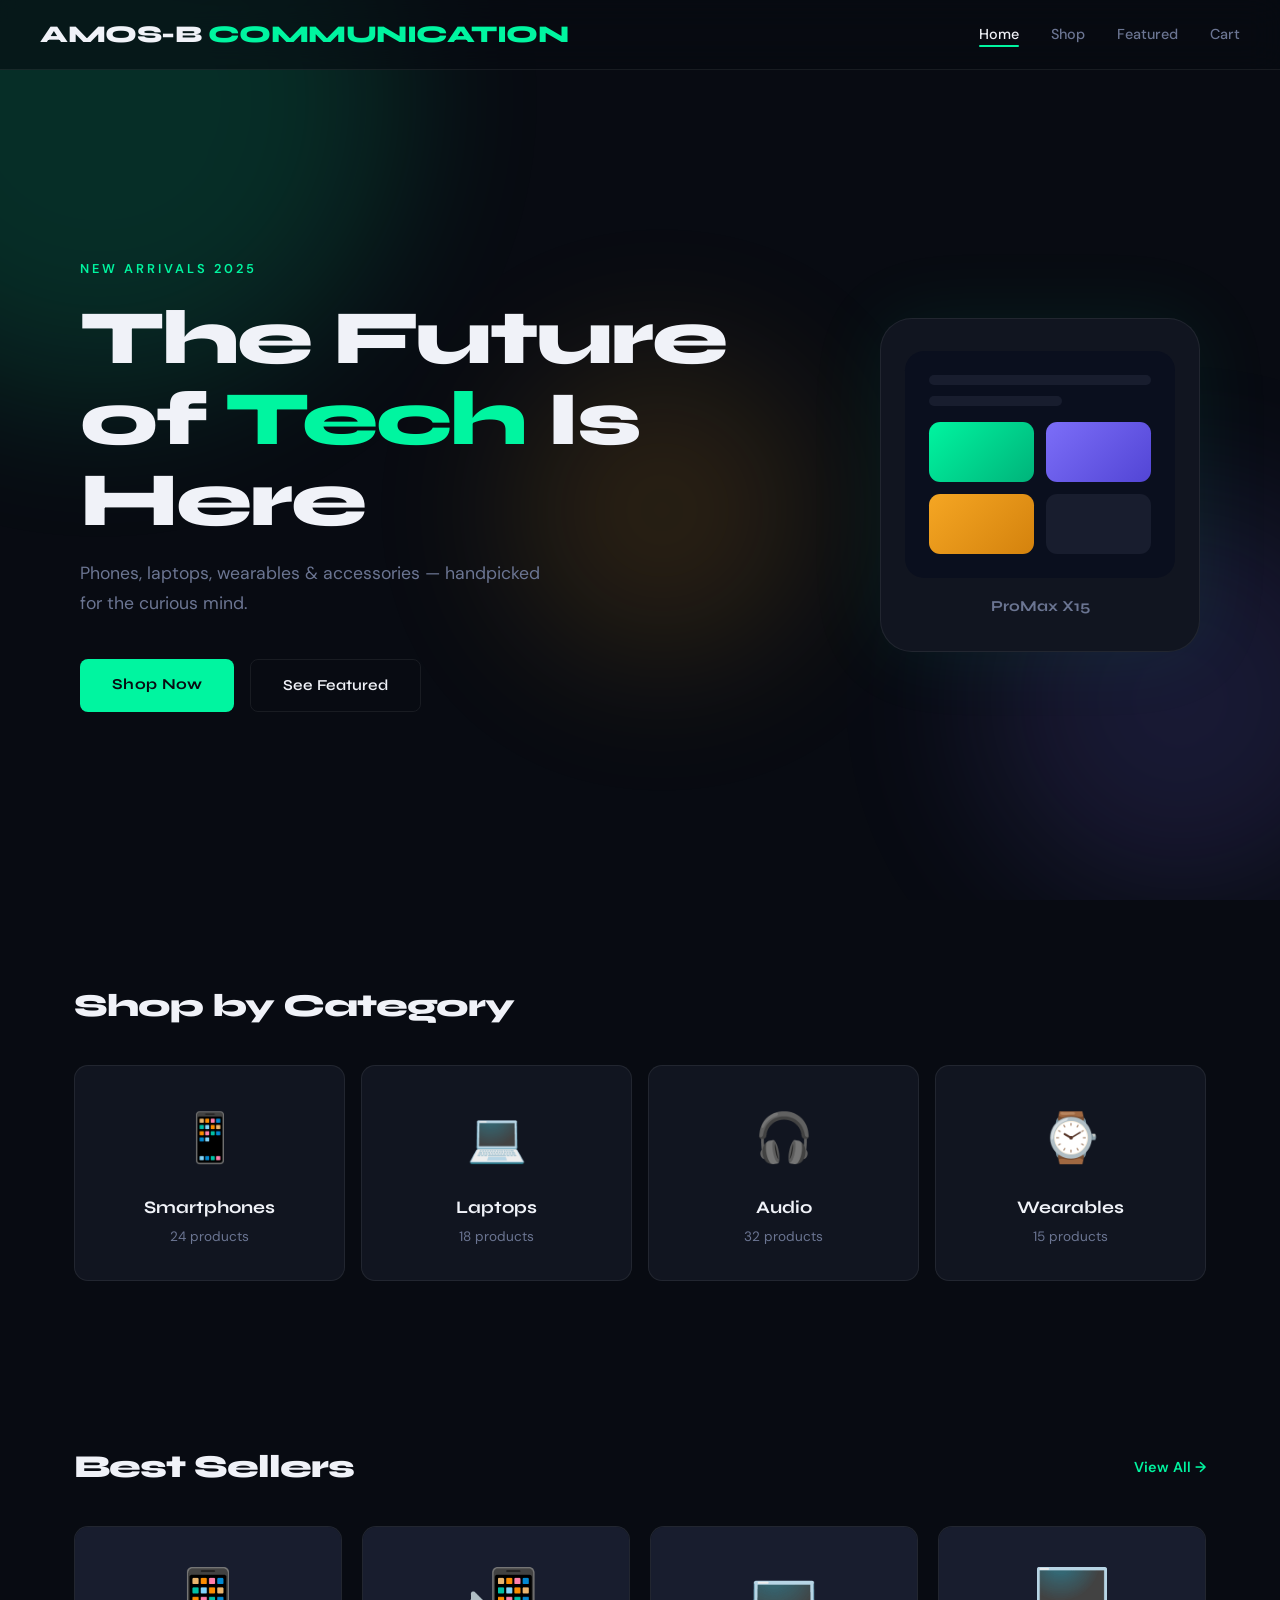
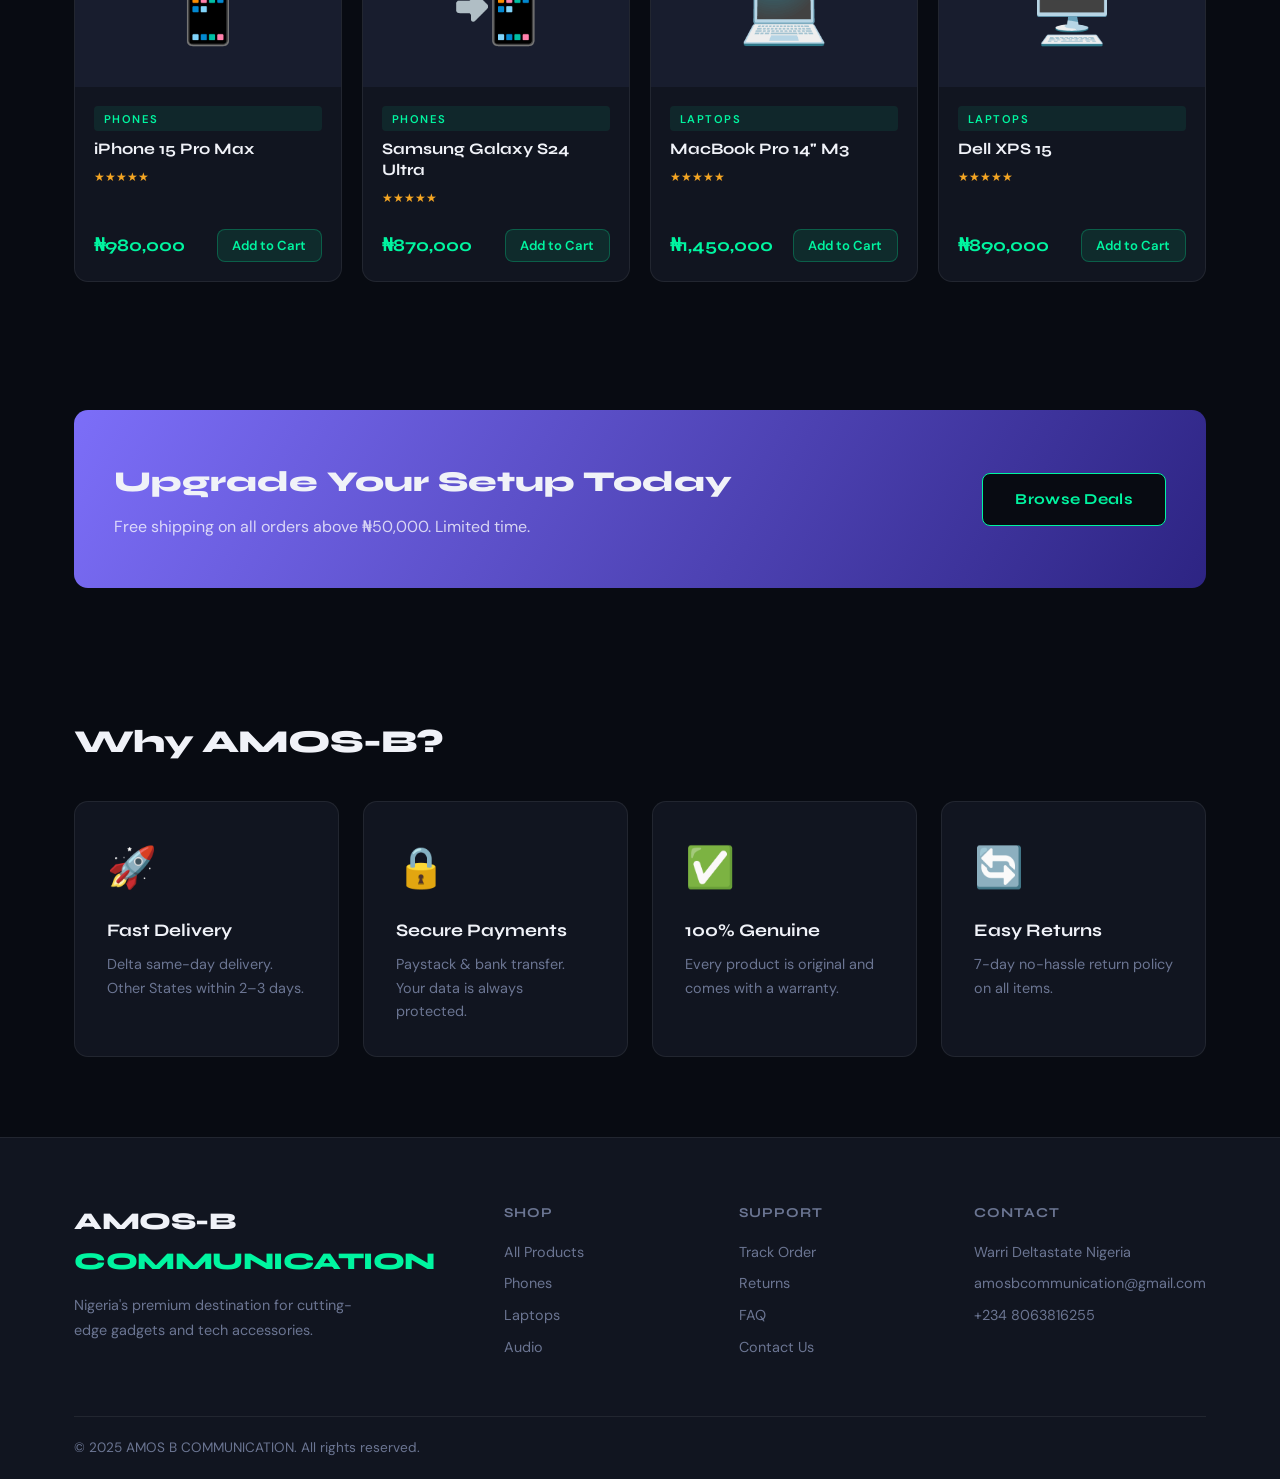
==== index.html @ 7a6ce4ae "made new change" ====
<!DOCTYPE html>
<html lang="en">
<head>
<meta charset="UTF-8">
<meta name="viewport" content="width=device-width, initial-scale=1.0">
<title>AMOS-B COMMUNICATION</title>
<link rel="preconnect" href="https://fonts.googleapis.com">
<link href="https://fonts.googleapis.com/css2?family=Syne:wght@400;600;700;800&family=DM+Sans:wght@300;400;500&display=swap" rel="stylesheet">
<link rel="stylesheet" href="style.css">
</head>
<body>

<!-- NAV -->
<nav class="navbar">
  <a href="index.html" class="logo">    AMOS-B <span>COMMUNICATION</span></a>
  <ul class="nav-links">
    <li><a href="index.html" class="active">Home</a></li>
    <li><a href="shop.html">Shop</a></li>
    <li><a href="product.html">Featured</a></li>
    <li><a href="cart.html">Cart <span class="cart-badge" id="cart-count">0</span></a></li>
  </ul>
  <button class="hamburger" id="hamburger">&#9776;</button>
</nav>

<!-- HERO -->
<section class="hero">
  <div class="hero-bg">
    <div class="hero-circle c1"></div>
    <div class="hero-circle c2"></div>
    <div class="hero-circle c3"></div>
  </div>
  <div class="hero-content">
    <p class="hero-eyebrow">New Arrivals 2025</p>
    <h1>The Future<br>of <span class="accent">Tech</span> Is Here</h1>
    <p class="hero-sub">Phones, laptops, wearables & accessories — handpicked for the curious mind.</p>
    <div class="hero-cta">
      <a href="shop.html" class="btn-primary">Shop Now</a>
      <a href="product.html" class="btn-ghost">See Featured</a>
    </div>
  </div>
  <div class="hero-visual">
    <div class="device-card">
      <div class="device-screen">
        <div class="screen-ui">
          <div class="screen-bar"></div>
          <div class="screen-bar short"></div>
          <div class="screen-grid">
            <div class="screen-tile t1"></div>
            <div class="screen-tile t2"></div>
            <div class="screen-tile t3"></div>
            <div class="screen-tile t4"></div>
          </div>
        </div>
      </div>
      <div class="device-label">ProMax X15</div>
    </div>
  </div>
</section>

<!-- CATEGORIES -->
<section class="categories">
  <div class="container">
    <h2 class="section-title">Shop by Category</h2>
    <div class="cat-grid">
      <a href="shop.html?cat=phones" class="cat-card" style="--cat-color:#0e1117; --cat-accent:#00f5a0;">
        <div class="cat-icon">📱</div>
        <h3>Smartphones</h3>
        <p>24 products</p>
      </a>
      <a href="shop.html?cat=laptops" class="cat-card" style="--cat-color:#0e1117; --cat-accent:#7c6ef8;">
        <div class="cat-icon">💻</div>
        <h3>Laptops</h3>
        <p>18 products</p>
      </a>
      <a href="shop.html?cat=audio" class="cat-card" style="--cat-color:#0e1117; --cat-accent:#f5a623;">
        <div class="cat-icon">🎧</div>
        <h3>Audio</h3>
        <p>32 products</p>
      </a>
      <a href="shop.html?cat=wearables" class="cat-card" style="--cat-color:#0e1117; --cat-accent:#f06292;">
        <div class="cat-icon">⌚</div>
        <h3>Wearables</h3>
        <p>15 products</p>
      </a>
    </div>
  </div>
</section>

<!-- FEATURED PRODUCTS -->
<section class="featured">
  <div class="container">
    <div class="section-header">
      <h2 class="section-title">Best Sellers</h2>
      <a href="shop.html" class="see-all">View All →</a>
    </div>
    <div class="products-grid" id="home-products"></div>
  </div>
</section>

<!-- BANNER -->
<section class="promo-banner">
  <div class="container">
    <div class="banner-inner">
      <div>
        <h2>Upgrade Your Setup Today</h2>
        <p>Free shipping on all orders above ₦50,000. Limited time.</p>
      </div>
      <a href="shop.html" class="btn-primary light">Browse Deals</a>
    </div>
  </div>
</section>

<!-- WHY US -->
<section class="why-us">
  <div class="container">
    <h2 class="section-title">Why AMOS-B?</h2>
    <div class="perks-grid">
      <div class="perk">
        <div class="perk-icon">🚀</div>
        <h4>Fast Delivery</h4>
        <p>Delta same-day delivery. Other States within 2–3 days.</p>
      </div>
      <div class="perk">
        <div class="perk-icon">🔒</div>
        <h4>Secure Payments</h4>
        <p>Paystack & bank transfer. Your data is always protected.</p>
      </div>
      <div class="perk">
        <div class="perk-icon">✅</div>
        <h4>100% Genuine</h4>
        <p>Every product is original and comes with a warranty.</p>
      </div>
      <div class="perk">
        <div class="perk-icon">🔄</div>
        <h4>Easy Returns</h4>
        <p>7-day no-hassle return policy on all items.</p>
      </div>
    </div>
  </div>
</section>

<!-- FOOTER -->
<footer class="footer">
  <div class="container">
    <div class="footer-grid">
      <div class="footer-brand">
        <a href="index.html" class="logo">AMOS-B <span>COMMUNICATION</span></a>
        <p>Nigeria's premium destination for cutting-edge gadgets and tech accessories.</p>
      </div>
      <div class="footer-links">
        <h5>Shop</h5>
        <ul>
          <li><a href="shop.html">All Products</a></li>
          <li><a href="shop.html?cat=phones">Phones</a></li>
          <li><a href="shop.html?cat=laptops">Laptops</a></li>
          <li><a href="shop.html?cat=audio">Audio</a></li>
        </ul>
      </div>
      <div class="footer-links">
        <h5>Support</h5>
        <ul>
          <li><a href="#">Track Order</a></li>
          <li><a href="#">Returns</a></li>
          <li><a href="#">FAQ</a></li>
          <li><a href="#">Contact Us</a></li>
        </ul>
      </div>
      <div class="footer-links">
        <h5>Contact</h5>
        <ul>
          <li>Warri Deltastate Nigeria</li>
          <li>amosbcommunication@gmail.com</li>
          <li>+234 8063816255</li>
        </ul>
      </div>
    </div>
    <div class="footer-bottom">
      <p>© 2025 AMOS B COMMUNICATION. All rights reserved.</p>
    </div>
  </div>
</footer>

<script src="data.js"></script>
<script src="main.js"></script>
<script>
  renderProductGrid('home-products', getAllProducts().slice(0, 4));
</script>
</body>
</html>
</body>
</html>
---- style.css ----
/* ============================================================
   TechNova — Main Stylesheet
   Theme: Dark luxury tech with electric green accents
   ============================================================ */

:root {
  --bg: #080b12;
  --surface: #111520;
  --surface2: #181d2e;
  --border: rgba(255,255,255,0.07);
  --text: #f0f2f8;
  --text-muted: #6b7592;
  --accent: #00f5a0;
  --accent2: #7c6ef8;
  --accent3: #f5a623;
  --danger: #ff5252;
  --font-head: 'Syne', sans-serif;
  --font-body: 'DM Sans', sans-serif;
  --radius: 14px;
  --radius-sm: 8px;
  --nav-h: 70px;
  --transition: .22s cubic-bezier(.4,0,.2,1);
}

*, *::before, *::after { box-sizing: border-box; margin: 0; padding: 0; }

html { scroll-behavior: smooth; }

body {
  background: var(--bg);
  color: var(--text);
  font-family: var(--font-body);
  font-size: 16px;
  line-height: 1.65;
  min-height: 100vh;
  overflow-x: hidden;
}

a { color: inherit; text-decoration: none; }
ul { list-style: none; }
img { max-width: 100%; display: block; }

/* ---- CONTAINER ---- */
.container { max-width: 1180px; margin: 0 auto; padding: 0 1.5rem; }

/* ---- NAVBAR ---- */
.navbar {
  position: fixed;
  top: 0; left: 0; right: 0;
  height: var(--nav-h);
  display: flex;
  align-items: center;
  justify-content: space-between;
  padding: 0 2.5rem;
  z-index: 100;
  background: rgba(8,11,18,0.6);
  backdrop-filter: blur(16px);
  border-bottom: 1px solid var(--border);
  transition: background var(--transition), box-shadow var(--transition);
}
.navbar.scrolled {
  background: rgba(8,11,18,0.95);
  box-shadow: 0 4px 32px rgba(0,0,0,0.4);
}

.logo {
  font-family: var(--font-head);
  font-size: 1.5rem;
  font-weight: 800;
  letter-spacing: -0.5px;
  color: var(--text);
}
.logo span { color: var(--accent); }

.nav-links {
  display: flex;
  gap: 2rem;
  align-items: center;
}
.nav-links a {
  font-size: .9rem;
  font-weight: 500;
  color: var(--text-muted);
  transition: color var(--transition);
  position: relative;
}
.nav-links a:hover, .nav-links a.active { color: var(--text); }
.nav-links a.active::after {
  content: '';
  display: block;
  height: 2px;
  background: var(--accent);
  position: absolute;
  bottom: -4px; left: 0; right: 0;
  border-radius: 2px;
}

.cart-badge {
  display: inline-flex;
  align-items: center;
  justify-content: center;
  background: var(--accent);
  color: #080b12;
  font-size: .7rem;
  font-weight: 700;
  width: 18px;
  height: 18px;
  border-radius: 50%;
  margin-left: 4px;
  vertical-align: middle;
  display: none;
}

.hamburger {
  display: none;
  background: none;
  border: none;
  color: var(--text);
  font-size: 1.4rem;
  cursor: pointer;
}

/* ---- BUTTONS ---- */
.btn-primary {
  display: inline-block;
  background: var(--accent);
  color: #080b12;
  font-family: var(--font-head);
  font-weight: 700;
  font-size: .95rem;
  padding: .8rem 2rem;
  border-radius: var(--radius-sm);
  border: none;
  cursor: pointer;
  transition: opacity var(--transition), transform var(--transition);
  letter-spacing: .3px;
}
.btn-primary:hover { opacity: .85; transform: translateY(-1px); }
.btn-primary.light { background: #080b12; color: var(--accent); border: 1px solid var(--accent); }
.btn-primary.light:hover { background: var(--accent); color: #080b12; }

.btn-ghost {
  display: inline-block;
  background: transparent;
  color: var(--text);
  font-family: var(--font-head);
  font-weight: 600;
  font-size: .95rem;
  padding: .8rem 2rem;
  border-radius: var(--radius-sm);
  border: 1px solid var(--border);
  cursor: pointer;
  transition: border-color var(--transition), background var(--transition);
}
.btn-ghost:hover { border-color: var(--text-muted); background: var(--surface); }

/* ---- HERO ---- */
.hero {
  min-height: 100vh;
  display: flex;
  align-items: center;
  justify-content: space-between;
  padding: calc(var(--nav-h) + 4rem) 2.5rem 4rem;
  max-width: 1200px;
  margin: 0 auto;
  position: relative;
  gap: 2rem;
}

.hero-bg {
  position: fixed;
  inset: 0;
  pointer-events: none;
  z-index: 0;
  overflow: hidden;
}
.hero-circle {
  position: absolute;
  border-radius: 50%;
  filter: blur(80px);
  opacity: .15;
}
.hero-circle.c1 { width: 600px; height: 600px; background: var(--accent); top: -200px; left: -200px; }
.hero-circle.c2 { width: 400px; height: 400px; background: var(--accent2); bottom: 0; right: -100px; }
.hero-circle.c3 { width: 300px; height: 300px; background: var(--accent3); top: 40%; left: 40%; }

.hero-content { position: relative; z-index: 1; flex: 1; }

.hero-eyebrow {
  font-size: .8rem;
  font-weight: 600;
  text-transform: uppercase;
  letter-spacing: 3px;
  color: var(--accent);
  margin-bottom: 1.2rem;
}
.hero h1 {
  font-family: var(--font-head);
  font-size: clamp(2.8rem, 6vw, 5rem);
  font-weight: 800;
  line-height: 1.05;
  letter-spacing: -2px;
  margin-bottom: 1.2rem;
}
.hero h1 .accent { color: var(--accent); }
.hero-sub {
  font-size: 1.1rem;
  color: var(--text-muted);
  max-width: 460px;
  margin-bottom: 2.5rem;
  line-height: 1.7;
}
.hero-cta { display: flex; gap: 1rem; flex-wrap: wrap; }

/* Hero Visual */
.hero-visual {
  position: relative;
  z-index: 1;
  flex: 0 0 320px;
}
.device-card {
  background: var(--surface);
  border: 1px solid var(--border);
  border-radius: 2rem;
  padding: 2rem 1.5rem;
  box-shadow: 0 0 80px rgba(0,245,160,0.08);
  animation: float 4s ease-in-out infinite;
}
@keyframes float {
  0%, 100% { transform: translateY(0); }
  50% { transform: translateY(-14px); }
}
.device-screen {
  background: #0a0f1e;
  border-radius: 1.2rem;
  padding: 1.5rem;
  min-height: 220px;
}
.screen-bar { height: 10px; background: var(--surface2); border-radius: 5px; margin-bottom: .7rem; }
.screen-bar.short { width: 60%; }
.screen-grid { display: grid; grid-template-columns: 1fr 1fr; gap: .7rem; margin-top: 1rem; }
.screen-tile {
  height: 60px;
  border-radius: .7rem;
}
.screen-tile.t1 { background: linear-gradient(135deg, #00f5a0, #00b37a); }
.screen-tile.t2 { background: linear-gradient(135deg, #7c6ef8, #5245d5); }
.screen-tile.t3 { background: linear-gradient(135deg, #f5a623, #d4820d); }
.screen-tile.t4 { background: var(--surface2); }
.device-label {
  text-align: center;
  margin-top: 1rem;
  font-family: var(--font-head);
  font-weight: 700;
  font-size: .95rem;
  color: var(--text-muted);
}

/* ---- SECTION TITLES ---- */
.section-title {
  font-family: var(--font-head);
  font-size: 2rem;
  font-weight: 800;
  letter-spacing: -1px;
  margin-bottom: 2rem;
}
.section-header { display: flex; align-items: center; justify-content: space-between; margin-bottom: 2rem; }
.section-header .section-title { margin-bottom: 0; }
.see-all { color: var(--accent); font-weight: 600; font-size: .9rem; transition: opacity var(--transition); }
.see-all:hover { opacity: .7; }

/* ---- CATEGORIES ---- */
.categories { padding: 5rem 0; }
.cat-grid { display: grid; grid-template-columns: repeat(auto-fit, minmax(200px, 1fr)); gap: 1rem; }
.cat-card {
  background: var(--surface);
  border: 1px solid var(--border);
  border-radius: var(--radius);
  padding: 2rem 1.5rem;
  text-align: center;
  transition: border-color var(--transition), transform var(--transition), box-shadow var(--transition);
  display: block;
}
.cat-card:hover {
  border-color: var(--cat-accent, var(--accent));
  transform: translateY(-4px);
  box-shadow: 0 12px 40px rgba(0,0,0,0.3);
}
.cat-icon { font-size: 3rem; margin-bottom: 1rem; }
.cat-card h3 {
  font-family: var(--font-head);
  font-size: 1.1rem;
  font-weight: 700;
  margin-bottom: .25rem;
}
.cat-card p { font-size: .85rem; color: var(--text-muted); }

/* ---- PRODUCTS GRID ---- */
.featured { padding: 5rem 0; }
.products-grid {
  display: grid;
  grid-template-columns: repeat(auto-fill, minmax(240px, 1fr));
  gap: 1.25rem;
}

.product-card {
  background: var(--surface);
  border: 1px solid var(--border);
  border-radius: var(--radius);
  overflow: hidden;
  transition: transform var(--transition), box-shadow var(--transition), border-color var(--transition);
  display: flex;
  flex-direction: column;
}
.product-card:hover {
  transform: translateY(-5px);
  box-shadow: 0 20px 50px rgba(0,0,0,0.4);
  border-color: rgba(255,255,255,0.14);
}
.product-card-img {
  background: var(--surface2);
  display: flex;
  align-items: center;
  justify-content: center;
  font-size: 4.5rem;
  height: 160px;
  text-decoration: none;
  transition: background var(--transition);
}
.product-card:hover .product-card-img { background: #1e2438; }

.product-card-body { padding: 1.2rem; flex: 1; display: flex; flex-direction: column; gap: .5rem; }

.product-category-tag {
  font-size: .7rem;
  font-weight: 600;
  text-transform: uppercase;
  letter-spacing: 1.5px;
  color: var(--accent);
  background: rgba(0,245,160,0.08);
  padding: .2rem .6rem;
  border-radius: 4px;
  display: inline-block;
}

.product-card h3 {
  font-family: var(--font-head);
  font-size: 1rem;
  font-weight: 700;
  line-height: 1.3;
}
.product-card h3 a:hover { color: var(--accent); }

.stars { color: var(--accent3); font-size: .9rem; }
.stars.small { font-size: .75rem; }

.product-price { font-family: var(--font-head); font-weight: 700; color: var(--accent); font-size: 1.1rem; }
.product-price.big { font-size: 2rem; margin: .5rem 0; }

.product-card-footer { display: flex; align-items: center; justify-content: space-between; margin-top: auto; padding-top: .75rem; }

.add-cart-btn {
  background: rgba(0,245,160,0.1);
  color: var(--accent);
  border: 1px solid rgba(0,245,160,0.25);
  border-radius: var(--radius-sm);
  padding: .45rem .9rem;
  font-size: .82rem;
  font-weight: 600;
  cursor: pointer;
  transition: background var(--transition), transform var(--transition);
  font-family: var(--font-body);
}
.add-cart-btn:hover { background: var(--accent); color: #080b12; transform: scale(1.03); }

/* ---- PROMO BANNER ---- */
.promo-banner { padding: 3rem 0; }
.banner-inner {
  background: linear-gradient(120deg, var(--accent2) 0%, #2d2483 100%);
  border-radius: var(--radius);
  padding: 3rem 2.5rem;
  display: flex;
  align-items: center;
  justify-content: space-between;
  gap: 2rem;
  flex-wrap: wrap;
}
.banner-inner h2 { font-family: var(--font-head); font-size: 1.8rem; font-weight: 800; margin-bottom: .5rem; }
.banner-inner p { color: rgba(255,255,255,0.75); }

/* ---- WHY US ---- */
.why-us { padding: 5rem 0; }
.perks-grid { display: grid; grid-template-columns: repeat(auto-fit, minmax(220px, 1fr)); gap: 1.5rem; }
.perk {
  background: var(--surface);
  border: 1px solid var(--border);
  border-radius: var(--radius);
  padding: 2rem;
  transition: transform var(--transition);
}
.perk:hover { transform: translateY(-3px); }
.perk-icon { font-size: 2.5rem; margin-bottom: 1rem; }
.perk h4 { font-family: var(--font-head); font-size: 1.1rem; font-weight: 700; margin-bottom: .5rem; }
.perk p { font-size: .9rem; color: var(--text-muted); }

/* ---- PAGE HEADER ---- */
.page-header {
  padding: calc(var(--nav-h) + 3rem) 0 2rem;
  background: var(--surface);
  border-bottom: 1px solid var(--border);
}
.page-header h1 { font-family: var(--font-head); font-size: 2.5rem; font-weight: 800; }
.page-header p { color: var(--text-muted); margin-top: .5rem; }

/* ---- SHOP PAGE ---- */
.shop-section { padding: 3rem 0 6rem; }
.shop-layout { display: grid; grid-template-columns: 240px 1fr; gap: 2.5rem; align-items: start; }

.filters {
  background: var(--surface);
  border: 1px solid var(--border);
  border-radius: var(--radius);
  padding: 1.5rem;
  position: sticky;
  top: calc(var(--nav-h) + 1rem);
}
.filters h3 { font-family: var(--font-head); font-size: 1.1rem; font-weight: 700; margin-bottom: 1.2rem; }
.filter-group { margin-bottom: 1.5rem; }
.filter-group h4 { font-size: .8rem; font-weight: 600; text-transform: uppercase; letter-spacing: 1px; color: var(--text-muted); margin-bottom: .75rem; }
.filter-group label {
  display: flex;
  align-items: center;
  gap: .5rem;
  font-size: .9rem;
  color: var(--text-muted);
  cursor: pointer;
  margin-bottom: .4rem;
  transition: color var(--transition);
}
.filter-group label:hover { color: var(--text); }
.filter-group input[type="radio"] { accent-color: var(--accent); }
.filter-group select {
  width: 100%;
  background: var(--bg);
  color: var(--text);
  border: 1px solid var(--border);
  border-radius: var(--radius-sm);
  padding: .5rem .75rem;
  font-size: .9rem;
  font-family: var(--font-body);
  cursor: pointer;
}

.shop-toolbar {
  display: flex;
  align-items: center;
  justify-content: space-between;
  margin-bottom: 1.5rem;
  gap: 1rem;
}
.shop-toolbar p { color: var(--text-muted); font-size: .9rem; }
.search-box {
  background: var(--surface);
  border: 1px solid var(--border);
  border-radius: var(--radius-sm);
  color: var(--text);
  padding: .6rem 1rem;
  font-size: .9rem;
  font-family: var(--font-body);
  width: 240px;
  transition: border-color var(--transition);
}
.search-box:focus { outline: none; border-color: var(--accent); }
.search-box::placeholder { color: var(--text-muted); }

/* ---- PRODUCT DETAIL ---- */
.back-link { color: var(--text-muted); font-size: .9rem; transition: color var(--transition); }
.back-link:hover { color: var(--accent); }

.product-detail { padding: 2rem 0 4rem; }
.product-detail-grid {
  display: grid;
  grid-template-columns: 1fr 1.2fr;
  gap: 4rem;
  align-items: start;
}
.product-detail-info { padding-top: 1rem; }
.product-desc { color: var(--text-muted); line-height: 1.8; margin: 1rem 0; }
.feature-list { list-style: none; margin-bottom: 1.5rem; }
.feature-list li {
  color: var(--text-muted);
  padding: .35rem 0;
  font-size: .95rem;
  border-bottom: 1px solid var(--border);
}
.feature-list li:last-child { border-bottom: none; }

.qty-row { display: flex; align-items: center; gap: 1rem; margin-bottom: 1.5rem; }
.qty-row label { font-size: .9rem; color: var(--text-muted); font-weight: 500; }
.qty-control {
  display: flex;
  align-items: center;
  gap: 0;
  border: 1px solid var(--border);
  border-radius: var(--radius-sm);
  overflow: hidden;
}
.qty-control button {
  background: var(--surface);
  color: var(--text);
  border: none;
  padding: .5rem 1rem;
  font-size: 1.1rem;
  cursor: pointer;
  transition: background var(--transition);
}
.qty-control button:hover { background: var(--surface2); }
.qty-control span { padding: .5rem 1.25rem; font-weight: 700; font-family: var(--font-head); }
.qty-control.small .qty-control button { padding: .3rem .7rem; font-size: 1rem; }

.detail-cta { display: flex; gap: 1rem; flex-wrap: wrap; }

.badge {
  display: inline-block;
  background: var(--surface2);
  color: var(--text-muted);
  font-size: .75rem;
  font-weight: 600;
  padding: .3rem .75rem;
  border-radius: 4px;
  border: 1px solid var(--border);
}
.badge.success { background: rgba(0,245,160,0.1); color: var(--accent); border-color: rgba(0,245,160,0.25); }
.badge.info { background: rgba(124,110,248,0.1); color: var(--accent2); border-color: rgba(124,110,248,0.25); }

.related-section { padding: 3rem 0 6rem; border-top: 1px solid var(--border); }

/* ---- CART ---- */
.cart-section { padding: 3rem 0 6rem; }
.cart-layout { display: grid; grid-template-columns: 1fr 340px; gap: 2.5rem; align-items: start; }

.cart-item {
  display: flex;
  align-items: center;
  gap: 1.5rem;
  background: var(--surface);
  border: 1px solid var(--border);
  border-radius: var(--radius);
  padding: 1.2rem 1.5rem;
  margin-bottom: 1rem;
}
.cart-item-img { font-size: 3rem; flex-shrink: 0; }
.cart-item-info { flex: 1; }
.cart-item-info h4 { font-family: var(--font-head); font-weight: 700; font-size: 1rem; margin-bottom: .35rem; }
.cart-item-price { text-align: right; display: flex; flex-direction: column; align-items: flex-end; gap: .75rem; }
.cart-item-price span { font-family: var(--font-head); font-weight: 700; font-size: 1.1rem; color: var(--accent); }
.remove-btn { background: none; border: none; color: var(--text-muted); font-size: 1rem; cursor: pointer; transition: color var(--transition); }
.remove-btn:hover { color: var(--danger); }

.cart-summary {
  background: var(--surface);
  border: 1px solid var(--border);
  border-radius: var(--radius);
  padding: 1.75rem;
  position: sticky;
  top: calc(var(--nav-h) + 1rem);
}
.cart-summary h3 { font-family: var(--font-head); font-size: 1.1rem; font-weight: 700; margin-bottom: 1.5rem; }
.summary-row {
  display: flex;
  justify-content: space-between;
  font-size: .95rem;
  padding: .6rem 0;
  border-bottom: 1px solid var(--border);
  color: var(--text-muted);
}
.summary-row.total {
  font-family: var(--font-head);
  font-weight: 700;
  font-size: 1.1rem;
  color: var(--text);
  border-bottom: none;
  margin: .5rem 0 1.25rem;
}
.promo-row { display: flex; gap: .5rem; margin-bottom: 1.25rem; }
.promo-row input {
  flex: 1;
  background: var(--bg);
  border: 1px solid var(--border);
  border-radius: var(--radius-sm);
  color: var(--text);
  padding: .5rem .75rem;
  font-size: .85rem;
  font-family: var(--font-body);
}
.promo-row input:focus { outline: none; border-color: var(--accent); }
.promo-row button {
  background: var(--surface2);
  border: 1px solid var(--border);
  color: var(--text);
  border-radius: var(--radius-sm);
  padding: .5rem 1rem;
  font-size: .85rem;
  cursor: pointer;
  transition: background var(--transition);
  font-family: var(--font-body);
}
.promo-row button:hover { background: var(--accent); color: #080b12; }

.empty-cart { text-align: center; padding: 6rem 2rem; color: var(--text-muted); }
.empty-cart h2 { font-family: var(--font-head); font-size: 1.6rem; margin-bottom: .5rem; color: var(--text); }

/* ---- FOOTER ---- */
.footer { background: var(--surface); border-top: 1px solid var(--border); padding: 4rem 0 0; }
.footer-grid { display: grid; grid-template-columns: 2fr 1fr 1fr 1fr; gap: 2.5rem; margin-bottom: 3rem; }
.footer-brand p { color: var(--text-muted); font-size: .9rem; margin-top: .75rem; max-width: 280px; line-height: 1.7; }
.footer-links h5 { font-family: var(--font-head); font-weight: 700; font-size: .85rem; text-transform: uppercase; letter-spacing: 1px; color: var(--text-muted); margin-bottom: 1rem; }
.footer-links ul li { margin-bottom: .5rem; }
.footer-links ul li a, .footer-links ul li { font-size: .9rem; color: var(--text-muted); transition: color var(--transition); }
.footer-links ul li a:hover { color: var(--text); }
.footer-bottom { border-top: 1px solid var(--border); padding: 1.25rem 0; }
.footer-bottom p { font-size: .85rem; color: var(--text-muted); }
.footer-bottom a { color: var(--accent); }

/* ---- TOAST ---- */
#toast {
  position: fixed;
  bottom: 2rem;
  left: 50%;
  transform: translateX(-50%) translateY(100px);
  background: var(--surface2);
  border: 1px solid var(--accent);
  color: var(--text);
  padding: .85rem 2rem;
  border-radius: var(--radius-sm);
  font-size: .9rem;
  font-weight: 500;
  z-index: 999;
  transition: transform .3s cubic-bezier(.4,0,.2,1), opacity .3s;
  opacity: 0;
  white-space: nowrap;
}
#toast.show { transform: translateX(-50%) translateY(0); opacity: 1; }

/* ---- RESPONSIVE ---- */
@media (max-width: 900px) {
  .hero { flex-direction: column; text-align: center; padding-top: calc(var(--nav-h) + 3rem); }
  .hero-sub { margin: 0 auto 2.5rem; }
  .hero-cta { justify-content: center; }
  .hero-visual { display: none; }
  .shop-layout { grid-template-columns: 1fr; }
  .filters { position: static; }
  .product-detail-grid { grid-template-columns: 1fr; }
  .cart-layout { grid-template-columns: 1fr; }
  .footer-grid { grid-template-columns: 1fr 1fr; }
}

@media (max-width: 640px) {
  .navbar { padding: 0 1.25rem; }
  .nav-links {
    display: none;
    flex-direction: column;
    position: absolute;
    top: var(--nav-h);
    left: 0; right: 0;
    background: rgba(8,11,18,0.98);
    border-bottom: 1px solid var(--border);
    padding: 1.5rem;
    gap: 1.25rem;
  }
  .nav-links.open { display: flex; }
  .hamburger { display: block; }
  .banner-inner { flex-direction: column; text-align: center; }
  .footer-grid { grid-template-columns: 1fr; }
  .cart-item { flex-wrap: wrap; }
}
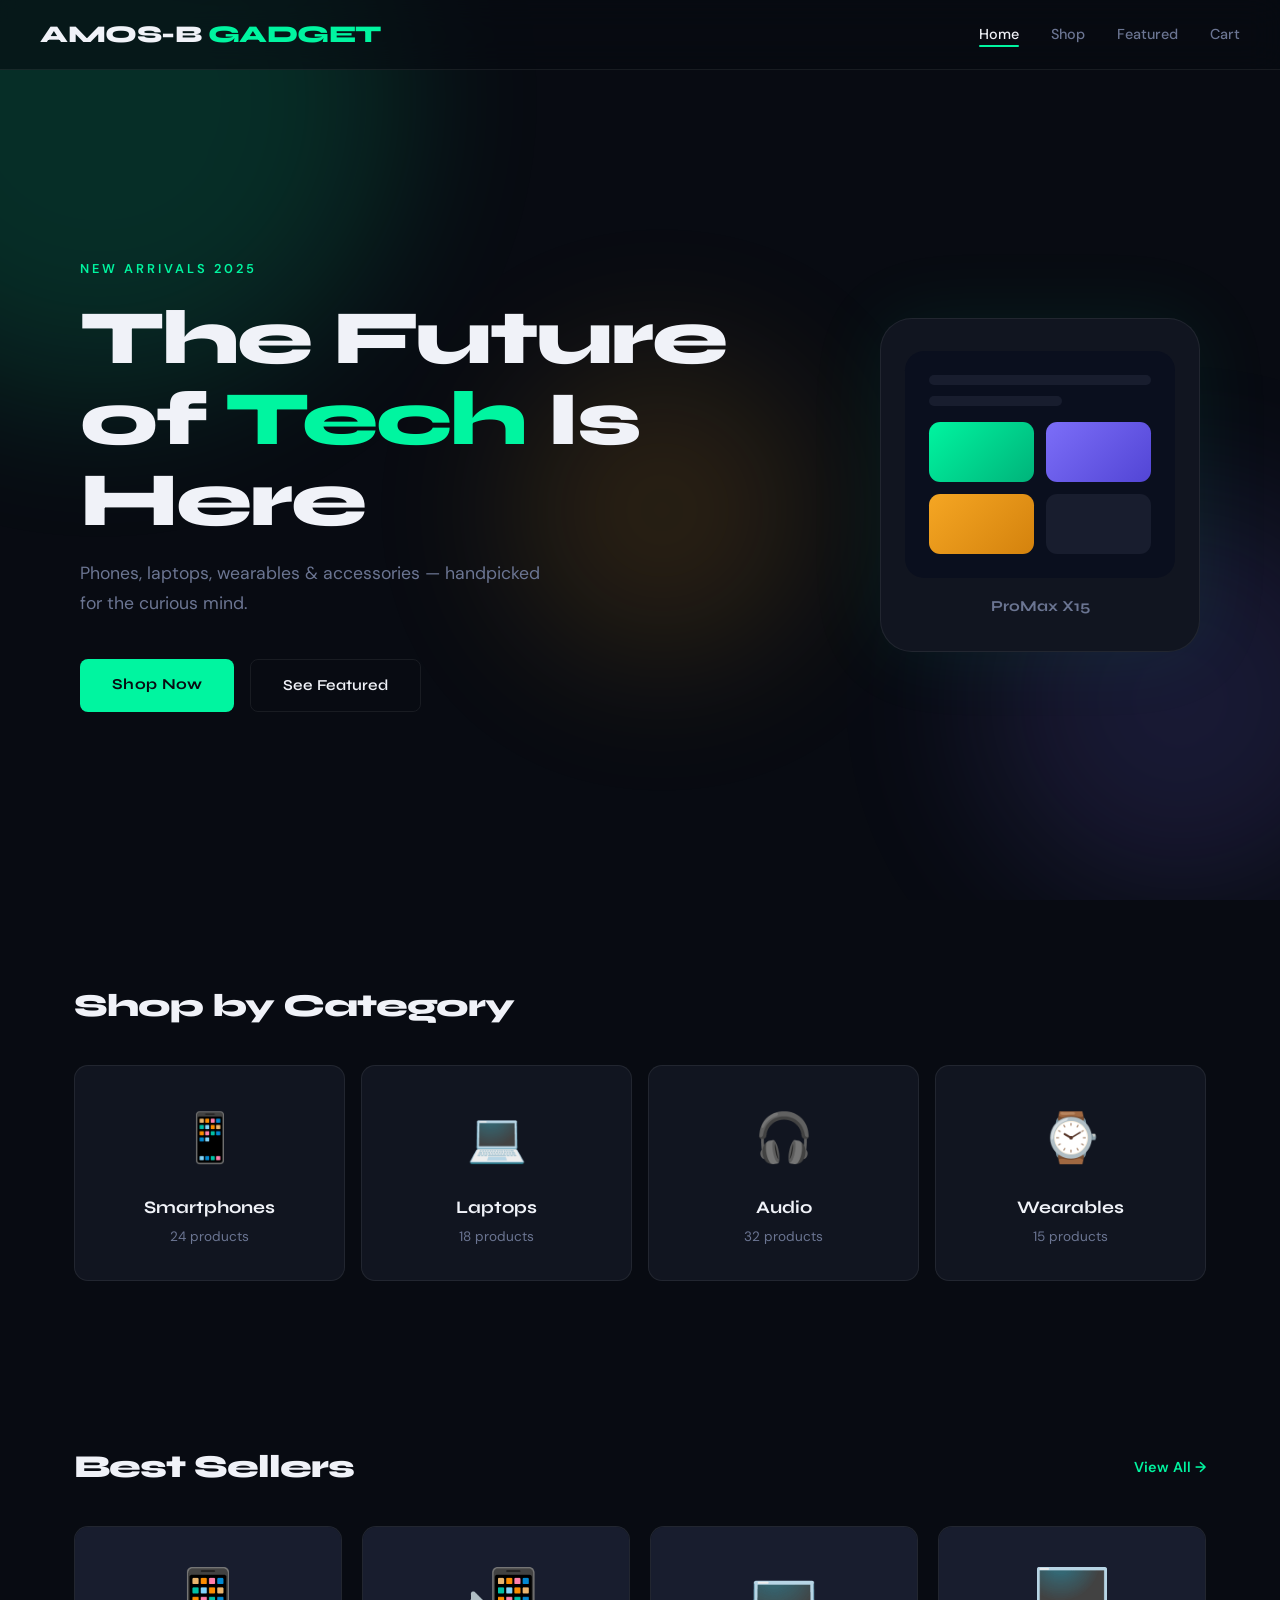
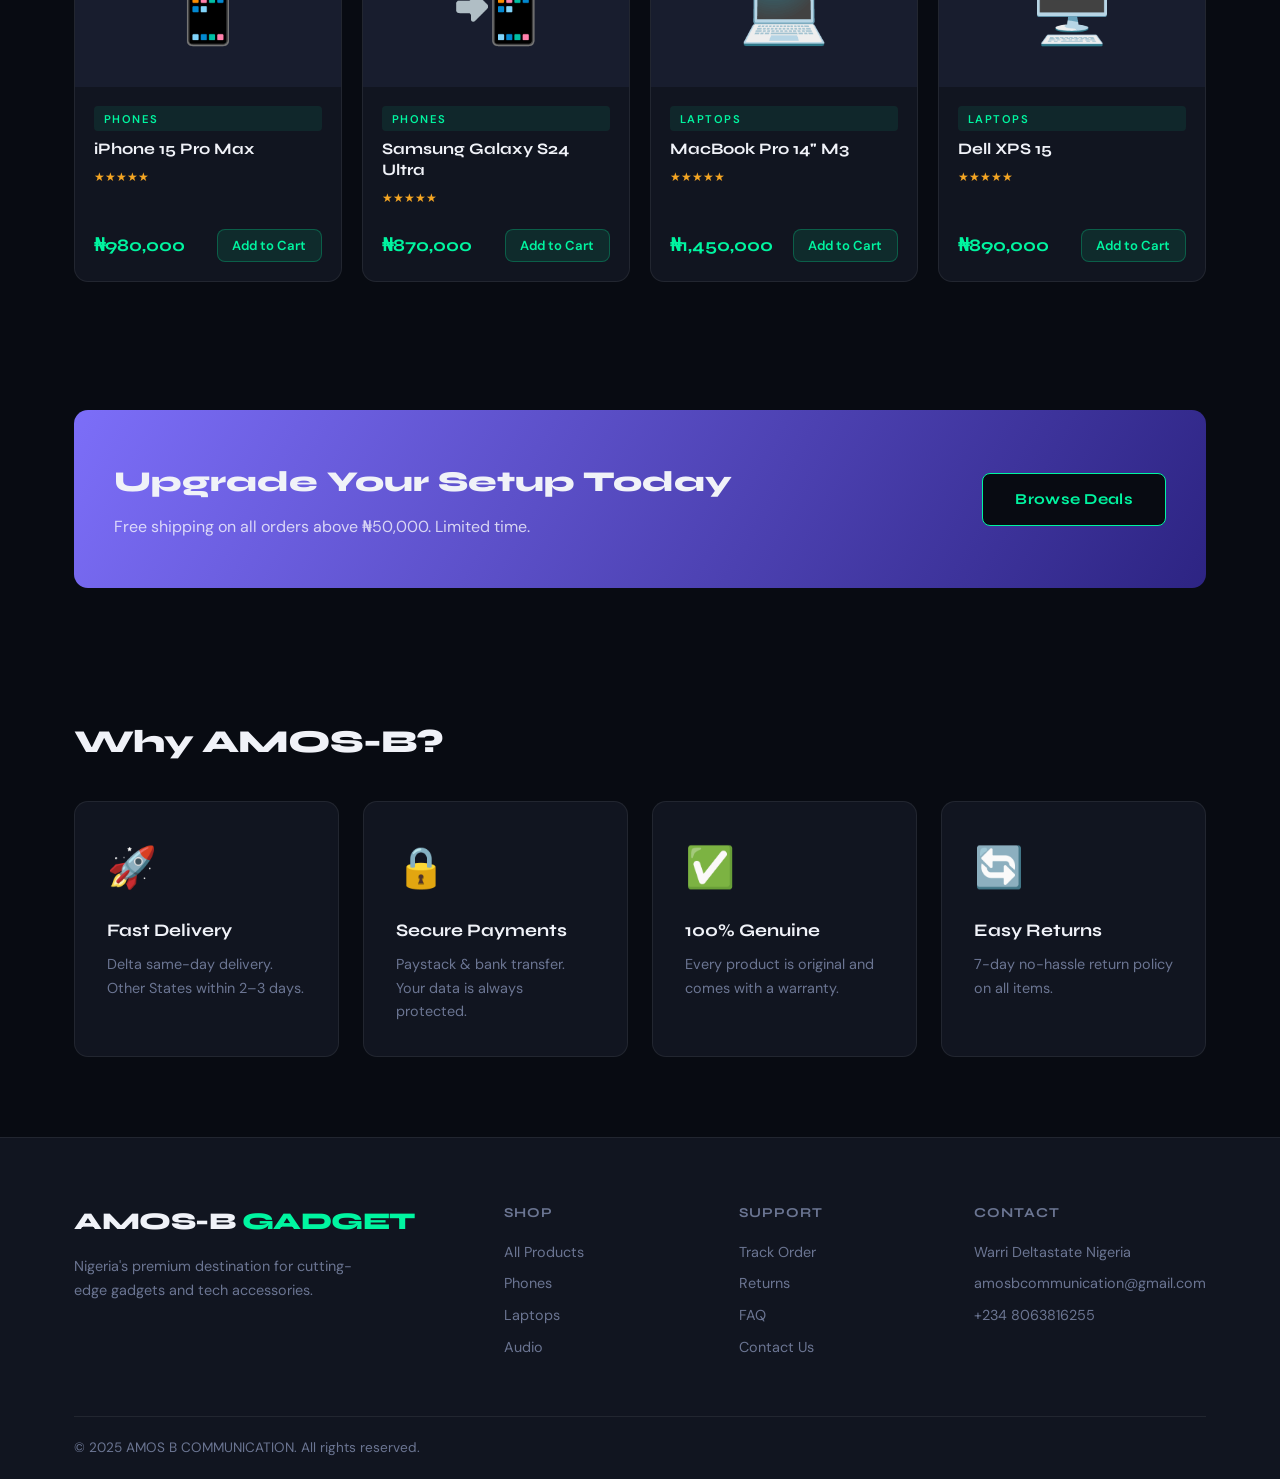
==== commit d811d58c: "changed name" ====
--- a/index.html
+++ b/index.html
@@ -4,7 +4,7 @@
 <head>
 <meta charset="UTF-8">
 <meta name="viewport" content="width=device-width, initial-scale=1.0">
-<title>AMOS-B COMMUNICATION</title>
+<title>AMOS-B GADGET</title>
 <link rel="preconnect" href="https://fonts.googleapis.com">
 <link href="https://fonts.googleapis.com/css2?family=Syne:wght@400;600;700;800&family=DM+Sans:wght@300;400;500&display=swap" rel="stylesheet">
 <link rel="stylesheet" href="style.css">
@@ -13,7 +13,7 @@
 
 <!-- NAV -->
 <nav class="navbar">
-  <a href="index.html" class="logo">    AMOS-B <span>COMMUNICATION</span></a>
+  <a href="index.html" class="logo">    AMOS-B <span>GADGET</span></a>
   <ul class="nav-links">
     <li><a href="index.html" class="active">Home</a></li>
     <li><a href="shop.html">Shop</a></li>
@@ -145,7 +145,7 @@
   <div class="container">
     <div class="footer-grid">
       <div class="footer-brand">
-        <a href="index.html" class="logo">AMOS-B <span>COMMUNICATION</span></a>
+        <a href="index.html" class="logo">AMOS-B <span>GADGET</span></a>
         <p>Nigeria's premium destination for cutting-edge gadgets and tech accessories.</p>
       </div>
       <div class="footer-links">
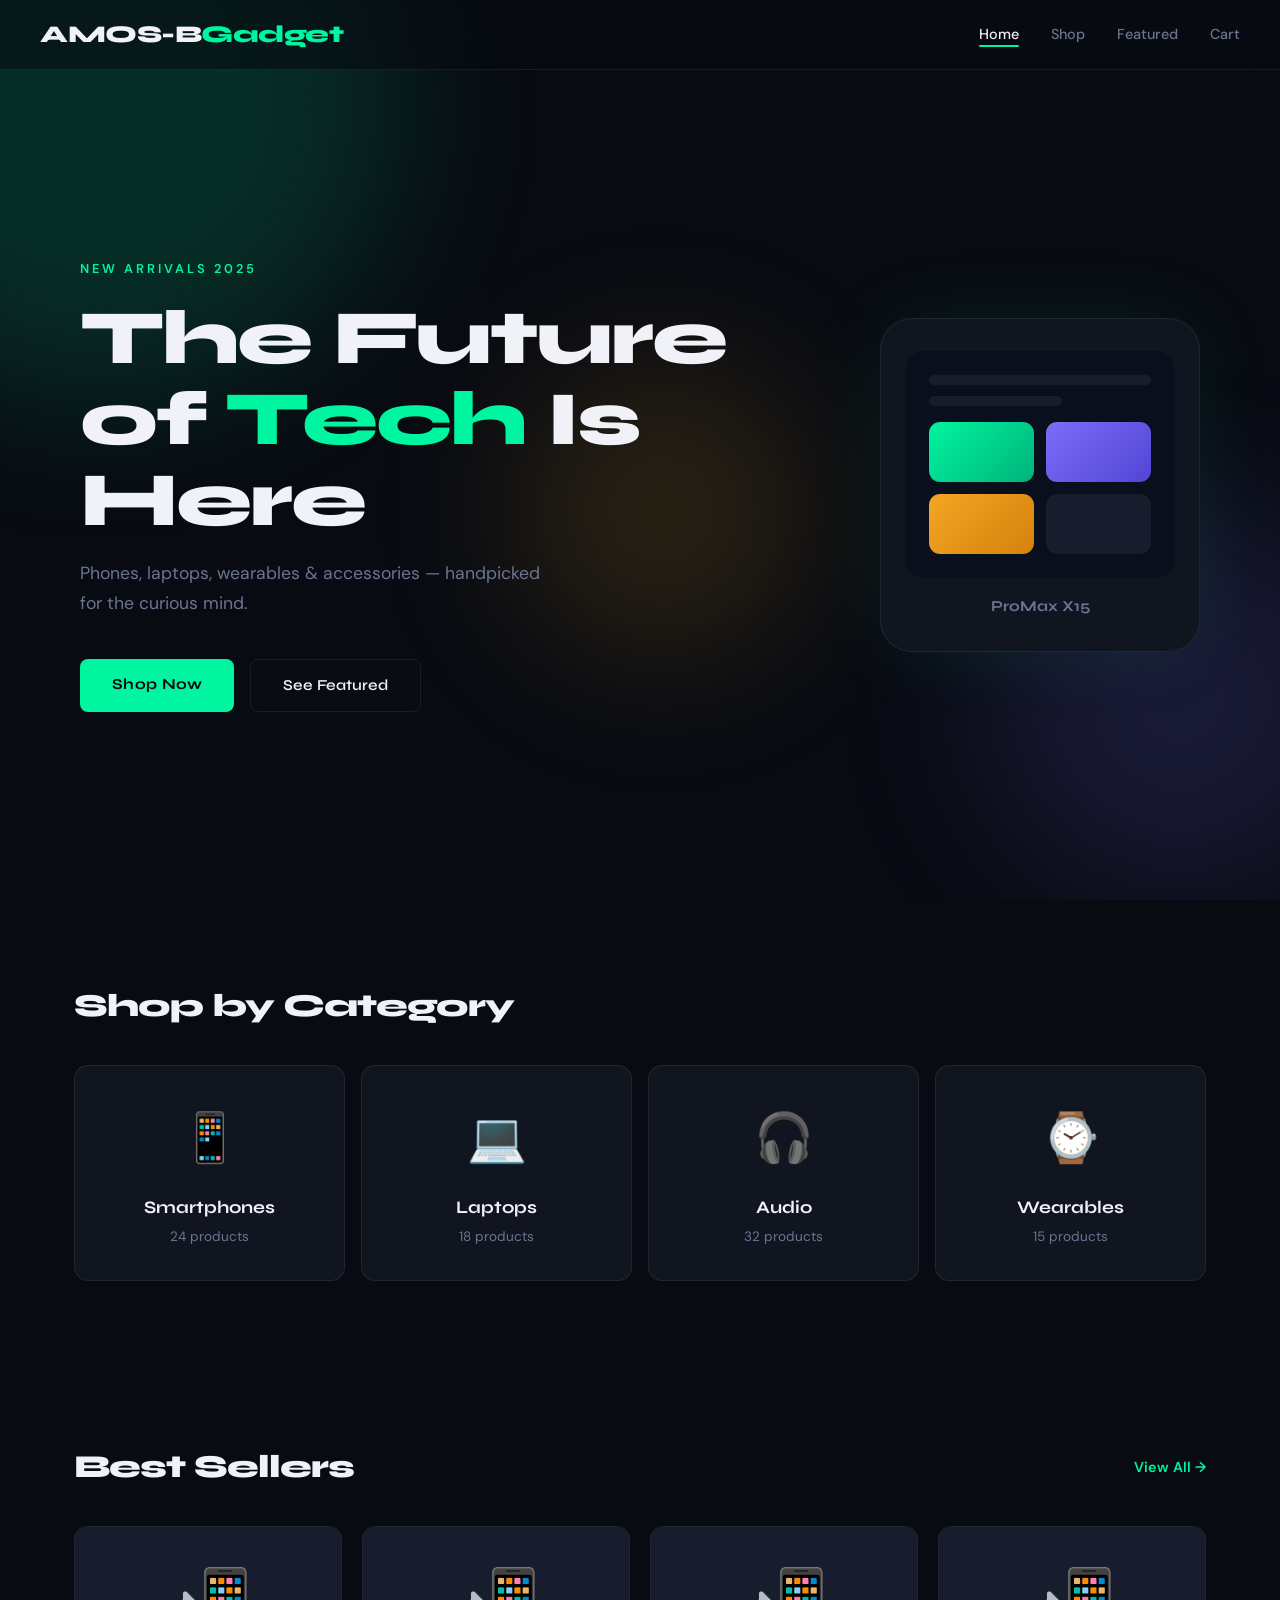
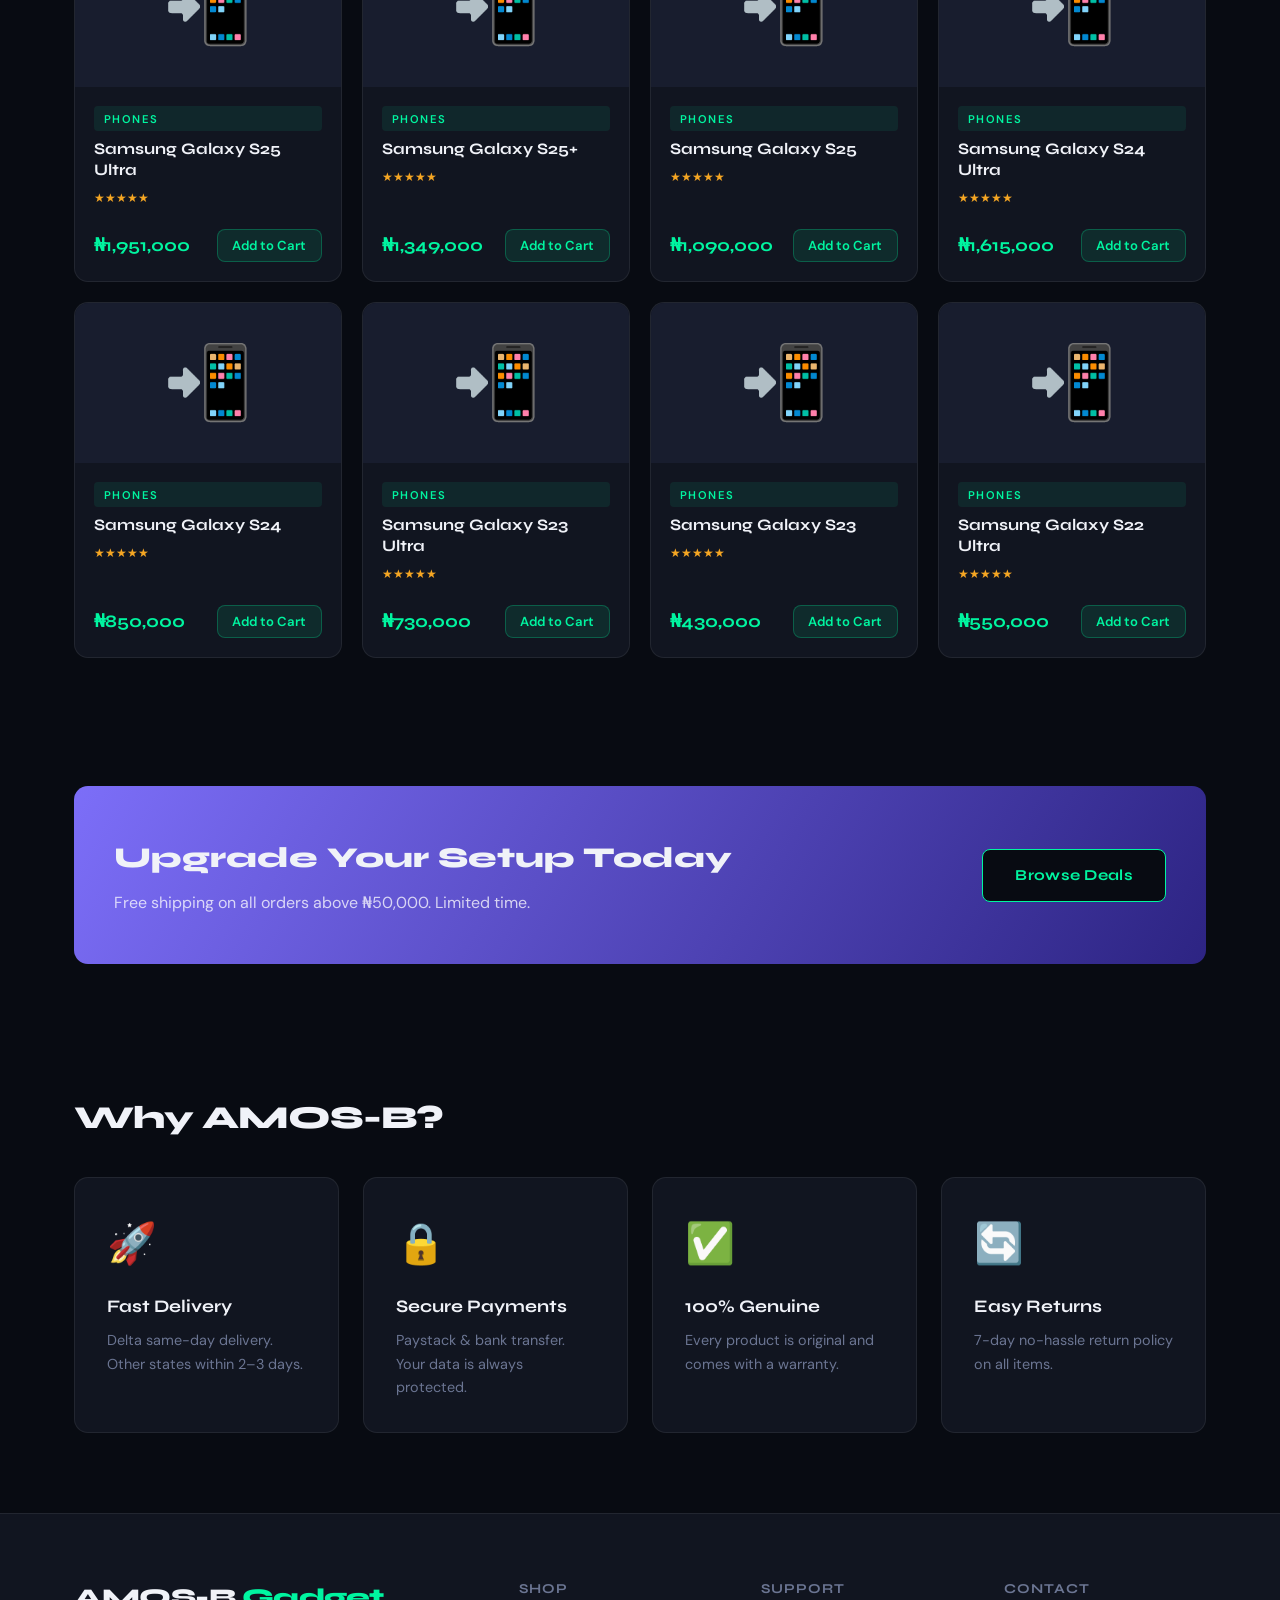
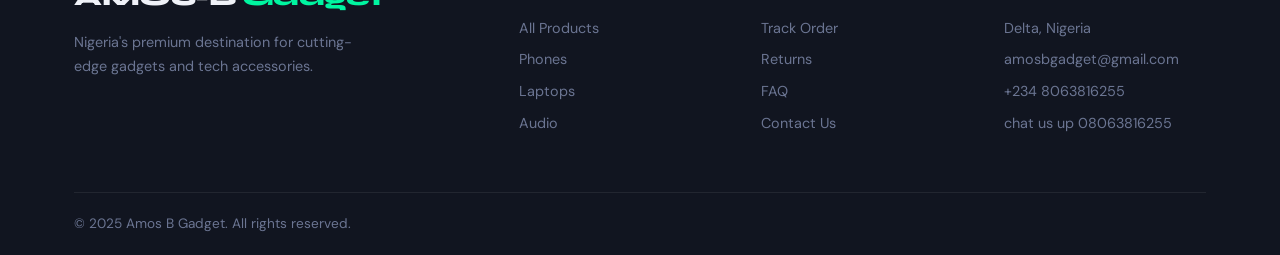
==== commit 680fc4ae: "updated the shop file" ====
--- a/index.html
+++ b/index.html
@@ -1,10 +1,9 @@
-
-    <!DOCTYPE html>
+<!DOCTYPE html>
 <html lang="en">
 <head>
 <meta charset="UTF-8">
 <meta name="viewport" content="width=device-width, initial-scale=1.0">
-<title>AMOS-B GADGET</title>
+<title>AMOS-B Gadget</title>
 <link rel="preconnect" href="https://fonts.googleapis.com">
 <link href="https://fonts.googleapis.com/css2?family=Syne:wght@400;600;700;800&family=DM+Sans:wght@300;400;500&display=swap" rel="stylesheet">
 <link rel="stylesheet" href="style.css">
@@ -13,7 +12,7 @@
 
 <!-- NAV -->
 <nav class="navbar">
-  <a href="index.html" class="logo">    AMOS-B <span>GADGET</span></a>
+  <a href="index.html" class="logo">AMOS-B<span>Gadget</span></a>
   <ul class="nav-links">
     <li><a href="index.html" class="active">Home</a></li>
     <li><a href="shop.html">Shop</a></li>
@@ -119,7 +118,7 @@
       <div class="perk">
         <div class="perk-icon">🚀</div>
         <h4>Fast Delivery</h4>
-        <p>Delta same-day delivery. Other States within 2–3 days.</p>
+        <p>Delta same-day delivery. Other states within 2–3 days.</p>
       </div>
       <div class="perk">
         <div class="perk-icon">🔒</div>
@@ -145,7 +144,7 @@
   <div class="container">
     <div class="footer-grid">
       <div class="footer-brand">
-        <a href="index.html" class="logo">AMOS-B <span>GADGET</span></a>
+        <a href="index.html" class="logo">AMOS-B <span>Gadget</span></a>
         <p>Nigeria's premium destination for cutting-edge gadgets and tech accessories.</p>
       </div>
       <div class="footer-links">
@@ -169,14 +168,15 @@
       <div class="footer-links">
         <h5>Contact</h5>
         <ul>
-          <li>Warri Deltastate Nigeria</li>
-          <li>amosbcommunication@gmail.com</li>
+          <li>Delta, Nigeria</li>
+          <li> amosbgadget@gmail.com </li>
           <li>+234 8063816255</li>
+          <li>chat us up 08063816255</li>
         </ul>
       </div>
     </div>
     <div class="footer-bottom">
-      <p>© 2025 AMOS B COMMUNICATION. All rights reserved.</p>
+      <p>© 2025 Amos B Gadget. All rights reserved.</p>
     </div>
   </div>
 </footer>
@@ -184,9 +184,7 @@
 <script src="data.js"></script>
 <script src="main.js"></script>
 <script>
-  renderProductGrid('home-products', getAllProducts().slice(0, 4));
+  renderProductGrid("home-products", getAllProducts().sort((a,b) => b.id - a.id).slice(0, 8));
 </script>
 </body>
-</html>
-</body>
 </html>
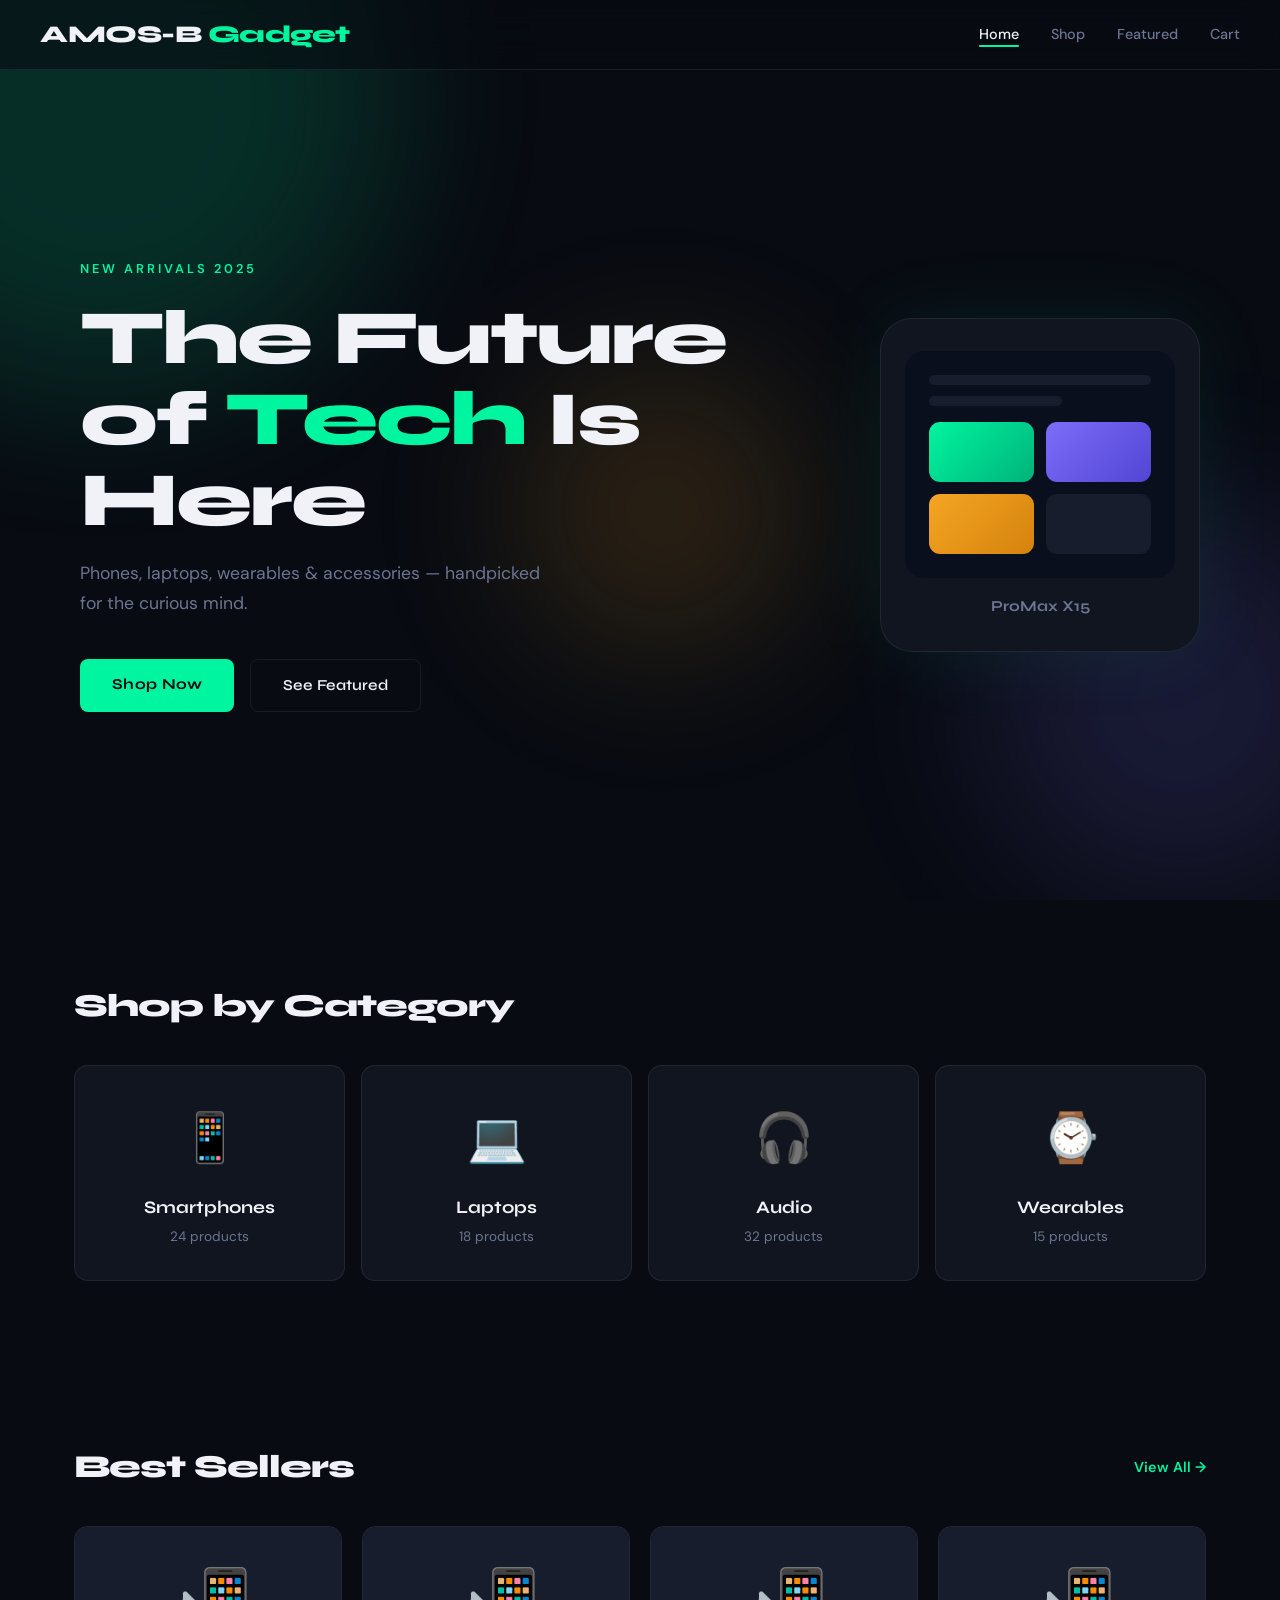
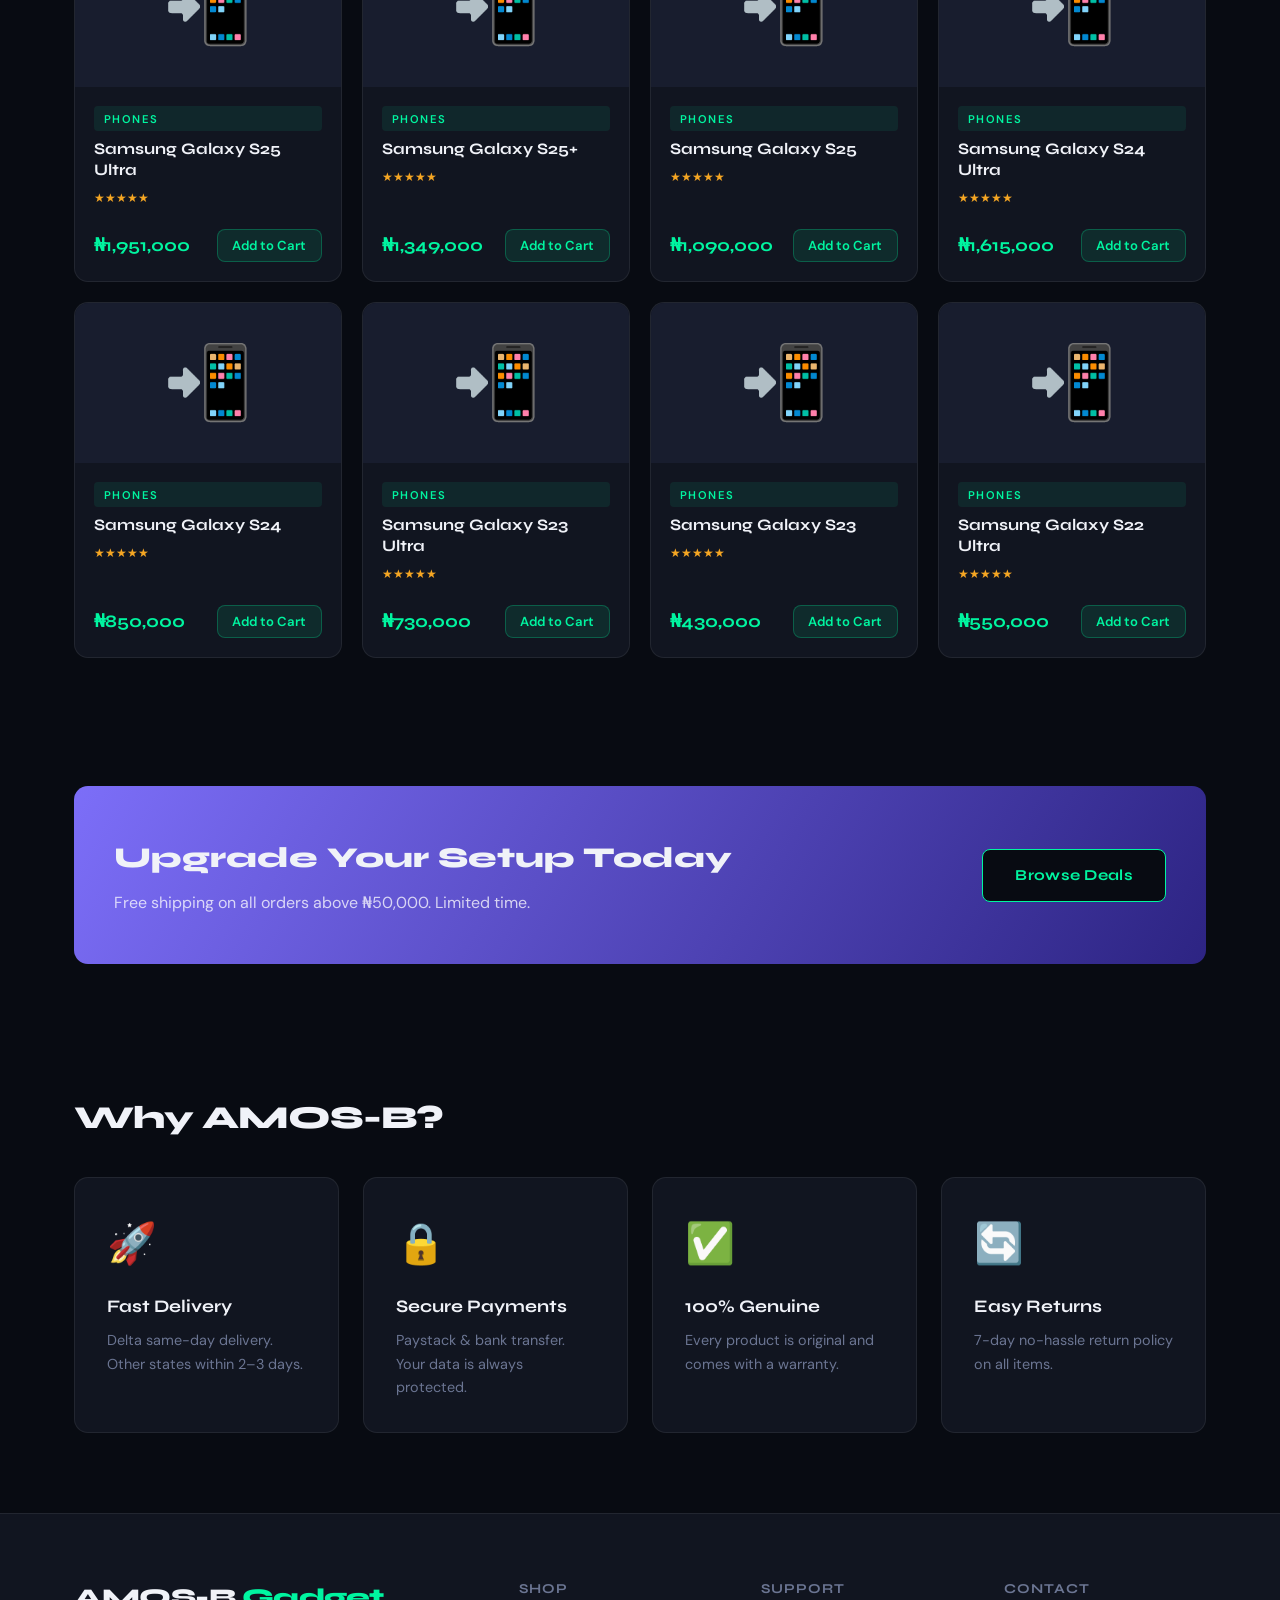
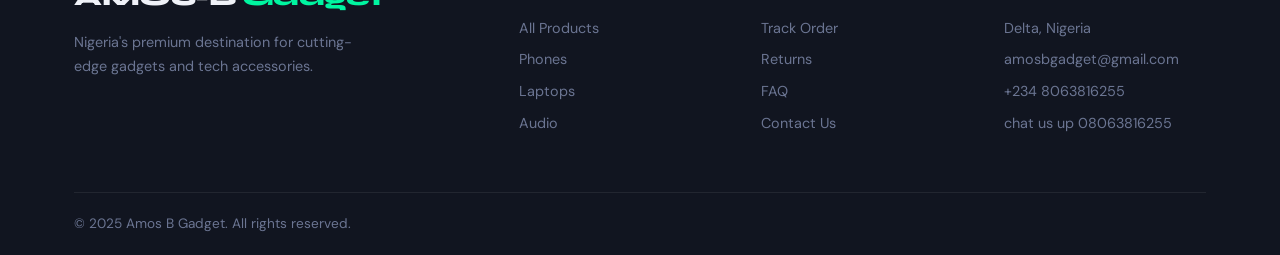
==== commit 5a3ba480: "added space" ====
--- a/index.html
+++ b/index.html
@@ -12,7 +12,7 @@
 
 <!-- NAV -->
 <nav class="navbar">
-  <a href="index.html" class="logo">AMOS-B<span>Gadget</span></a>
+  <a href="index.html" class="logo">AMOS-B <span>Gadget</span></a>
   <ul class="nav-links">
     <li><a href="index.html" class="active">Home</a></li>
     <li><a href="shop.html">Shop</a></li>
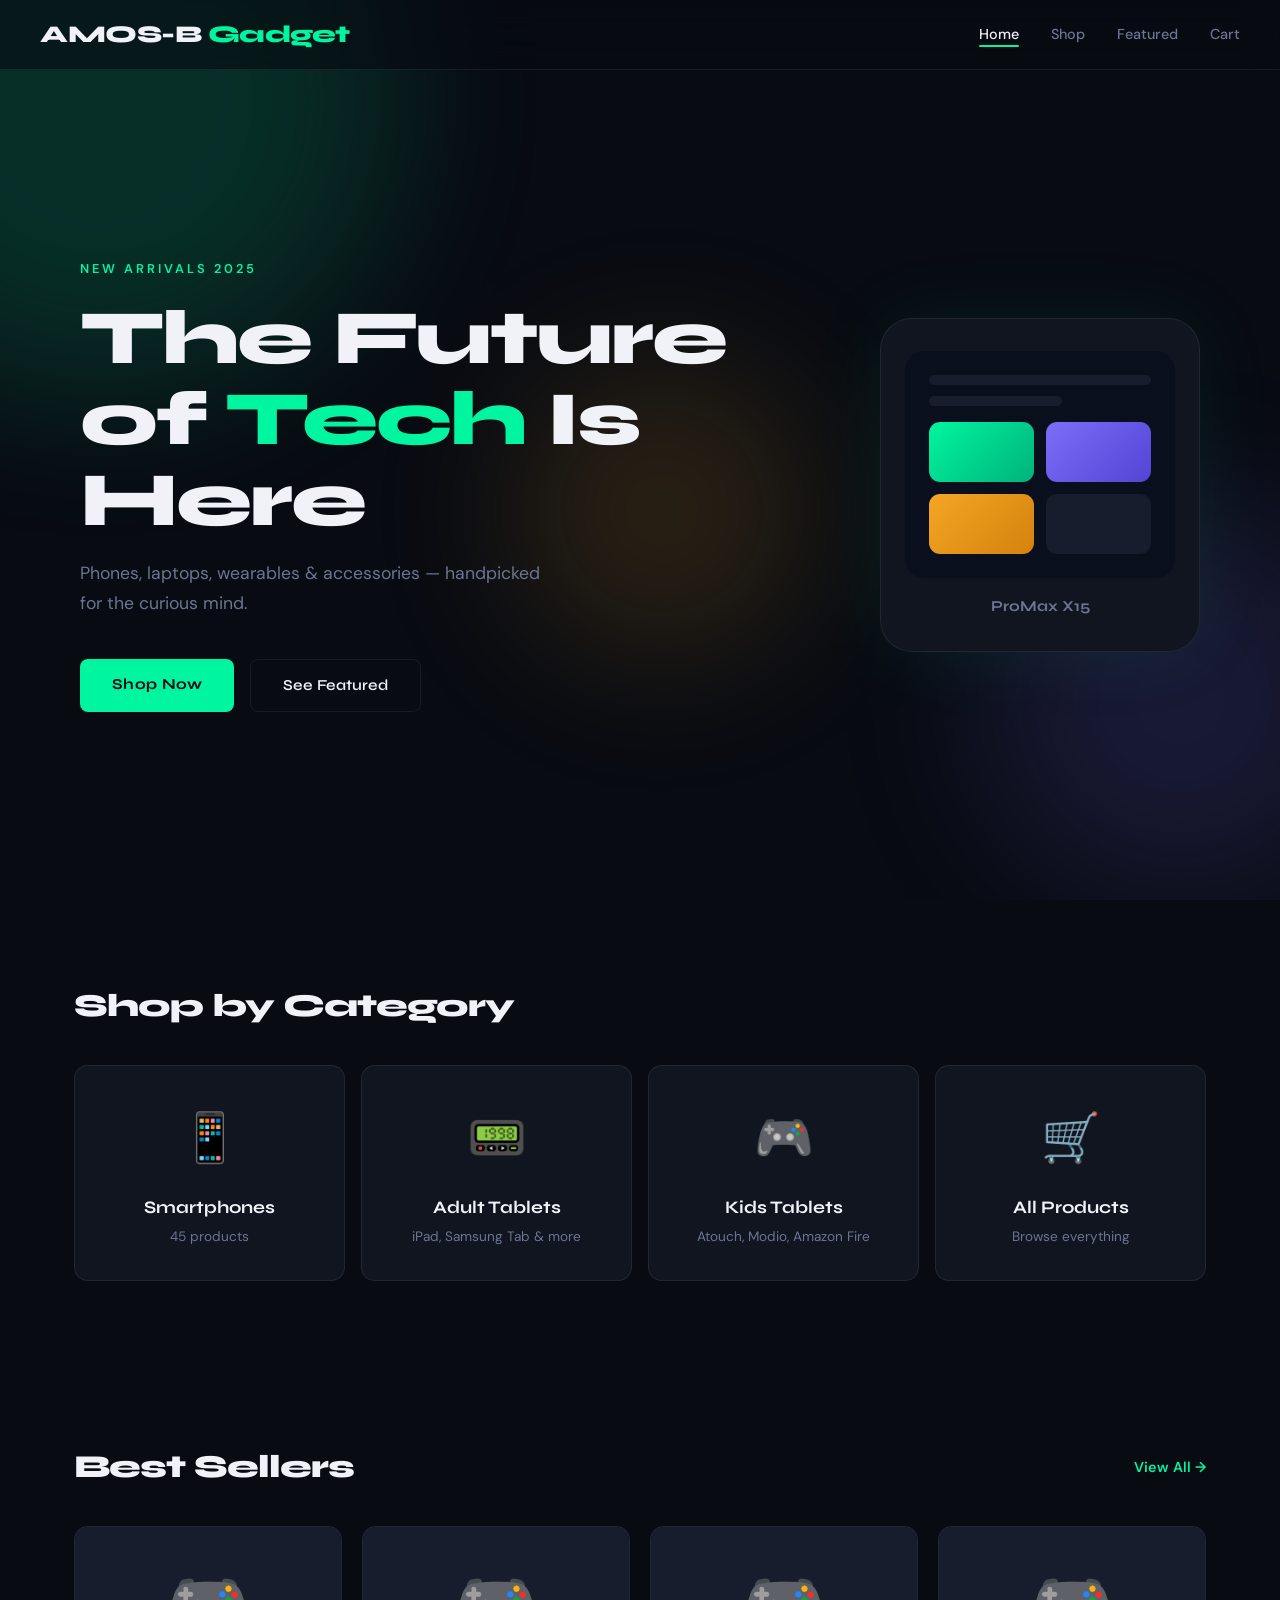
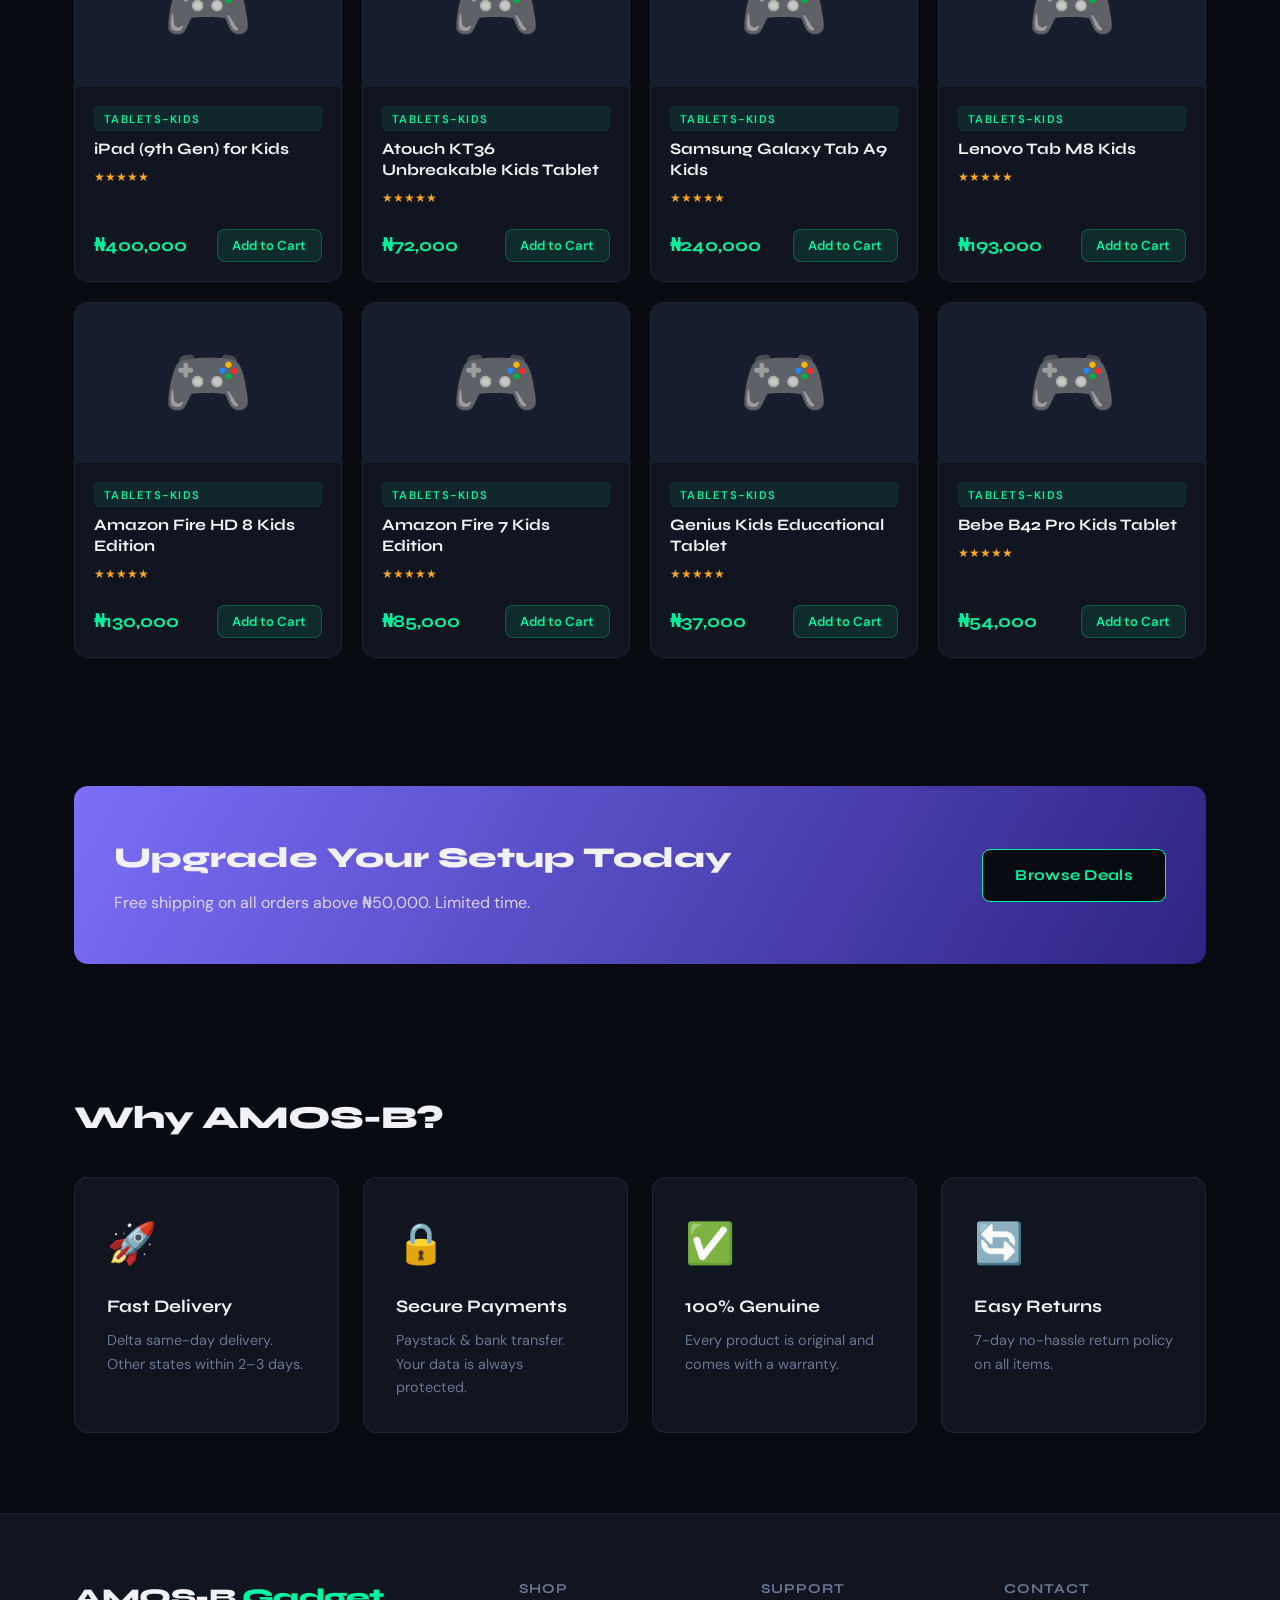
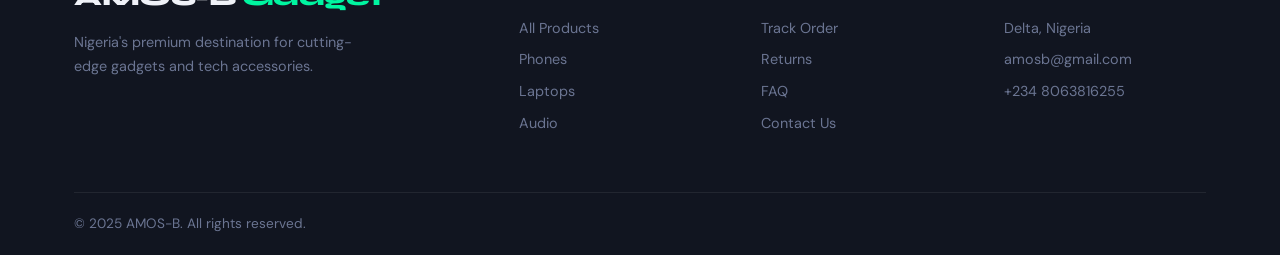
==== commit d77c809b: "updated the shop" ====
--- a/index.html
+++ b/index.html
@@ -65,22 +65,22 @@
       <a href="shop.html?cat=phones" class="cat-card" style="--cat-color:#0e1117; --cat-accent:#00f5a0;">
         <div class="cat-icon">📱</div>
         <h3>Smartphones</h3>
-        <p>24 products</p>
+        <p>45 products</p>
       </a>
-      <a href="shop.html?cat=laptops" class="cat-card" style="--cat-color:#0e1117; --cat-accent:#7c6ef8;">
-        <div class="cat-icon">💻</div>
-        <h3>Laptops</h3>
-        <p>18 products</p>
+      <a href="shop.html?cat=tablets-adult" class="cat-card" style="--cat-color:#0e1117; --cat-accent:#7c6ef8;">
+        <div class="cat-icon">📟</div>
+        <h3>Adult Tablets</h3>
+        <p>iPad, Samsung Tab & more</p>
       </a>
-      <a href="shop.html?cat=audio" class="cat-card" style="--cat-color:#0e1117; --cat-accent:#f5a623;">
-        <div class="cat-icon">🎧</div>
-        <h3>Audio</h3>
-        <p>32 products</p>
+      <a href="shop.html?cat=tablets-kids" class="cat-card" style="--cat-color:#0e1117; --cat-accent:#f06292;">
+        <div class="cat-icon">🎮</div>
+        <h3>Kids Tablets</h3>
+        <p>Atouch, Modio, Amazon Fire</p>
       </a>
-      <a href="shop.html?cat=wearables" class="cat-card" style="--cat-color:#0e1117; --cat-accent:#f06292;">
-        <div class="cat-icon">⌚</div>
-        <h3>Wearables</h3>
-        <p>15 products</p>
+      <a href="shop.html" class="cat-card" style="--cat-color:#0e1117; --cat-accent:#f5a623;">
+        <div class="cat-icon">🛒</div>
+        <h3>All Products</h3>
+        <p>Browse everything</p>
       </a>
     </div>
   </div>
@@ -169,14 +169,13 @@
         <h5>Contact</h5>
         <ul>
           <li>Delta, Nigeria</li>
-          <li> amosbgadget@gmail.com </li>
+          <li>amosb@gmail.com</li>
           <li>+234 8063816255</li>
-          <li>chat us up 08063816255</li>
         </ul>
       </div>
     </div>
     <div class="footer-bottom">
-      <p>© 2025 Amos B Gadget. All rights reserved.</p>
+      <p>© 2025 AMOS-B. All rights reserved.</p>
     </div>
   </div>
 </footer>
